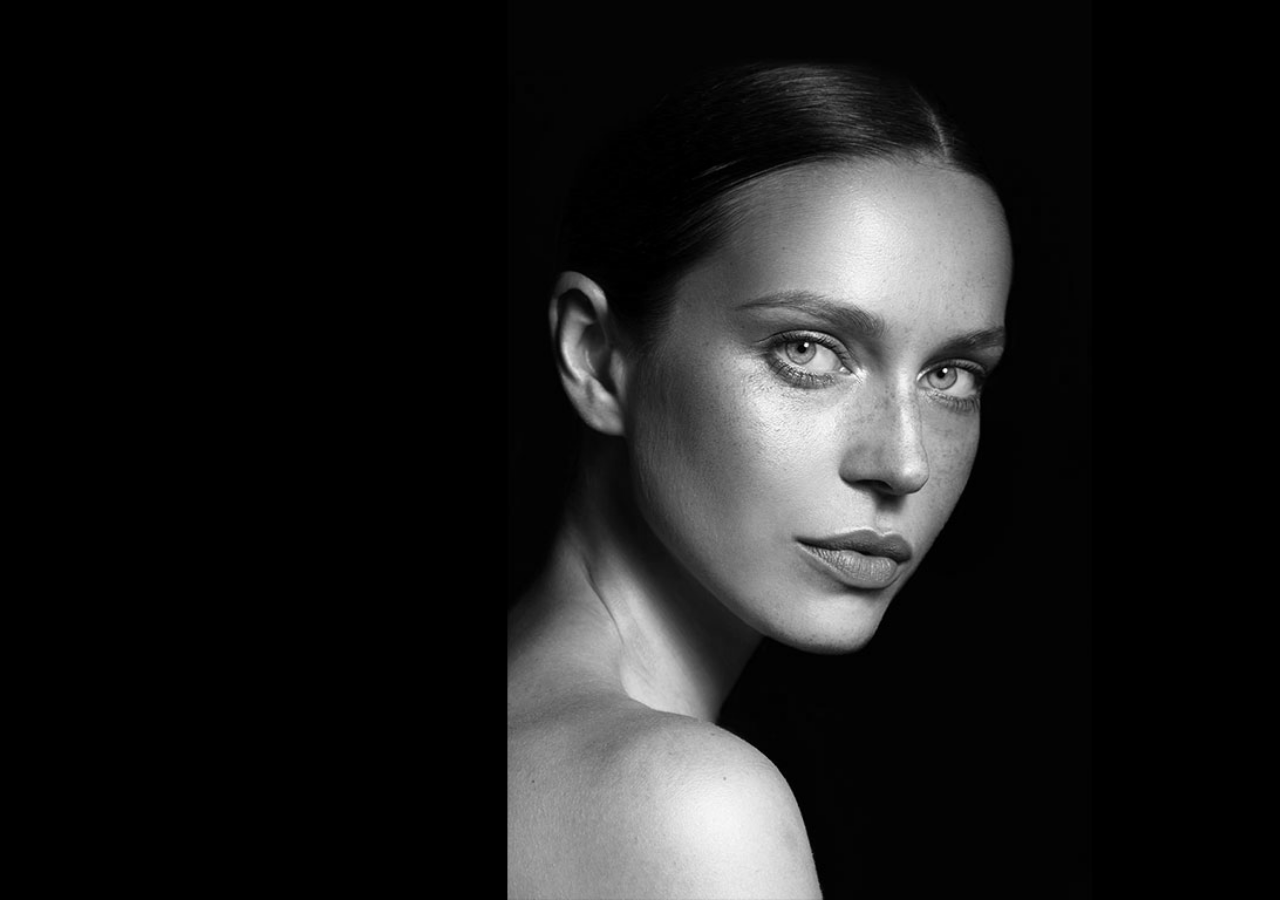
==== index.html @ 3236bc5f "feature/added-grayscale" ====
<!DOCTYPE html>
<html lang="en">
<head>
    <meta charset="UTF-8">
    <meta name="viewport" content="width=device-width, initial-scale=1.0">
    <title>background-torn</title>
    <link rel="stylesheet" href="./css/index.css">
</head>
<body>
    <div class="container">
        
        <div class="section">
            <svg version="1.1" id="Capa_1" xmlns="http://www.w3.org/2000/svg" xmlns:xlink="http://www.w3.org/1999/xlink" x="0px" y="0px"
	 width="184.929px" height="184.929px"  viewBox="0 0 300 300" fill="white"
     >
     
<g>
	<path d="M282.082,76.511l-14.274-14.273c-1.902-1.906-4.093-2.856-6.57-2.856c-2.471,0-4.661,0.95-6.563,2.856L142.466,174.441
		L30.262,62.241c-1.903-1.906-4.093-2.856-6.567-2.856c-2.475,0-4.665,0.95-6.567,2.856L2.856,76.515C0.95,78.417,0,80.607,0,83.082
		c0,2.473,0.953,4.663,2.856,6.565l133.043,133.046c1.902,1.903,4.093,2.854,6.567,2.854s4.661-0.951,6.562-2.854L282.082,89.647
		c1.902-1.903,2.847-4.093,2.847-6.565C284.929,80.607,283.984,78.417,282.082,76.511z"/>
</g>
          <div class="content">
            
              
              </div></div>
         <div class="section" id="torn">
          <div class="content">
            
              
              </div></div>

        
          
</body>
<script src="./js/index.js"></script>
</html>
---- css/index.css ----
* {
    margin: 0;
    padding: 0;
}

.container {
    position: relative;
    width: 100%;
    height: 100vh;
    overflow: auto;
}

.container .section {
    position: relative;
    width: 100%;
    height: 100%;
    background-blend-mode: multiple;
}

.container .section:nth-child(1) {
    background: url('../img/ModelLand.jpg');
    background-size: cover;
    background-attachment: fixed;

    animation: original 1s linear infinite;
    animation-play-state: paused;

    animation-delay: calc(var(--scroll) * -1s);
    animation-iteration-count: 1;
    animation-fill-mode: both;
}

#Capa_1 {
    padding-left: 10px;
    opacity: 0%;
    animation: svg-arrow 2s ease-in-out;
    animation-iteration-count: 2;
}

@keyframes svg-arrow {
    to {
        transform: translateY(300px);
        opacity: 100%;
    }
}

.container .section:nth-child(2) {
    background: url('../img/ModelTornLand.jpg');
    background-size: cover;
    background-attachment: fixed;

    animation: torn 1s linear infinite;
    animation-play-state: paused;

    animation-delay: calc(var(--scroll) * -1s);
    animation-iteration-count: 1;
    animation-fill-mode: both;
}
@keyframes original {
    to {
        transform-origin: 0%;
        filter: grayscale(100%);
    }
}

@keyframes torn {
    to {
        filter: grayscale(100%);
    }
}
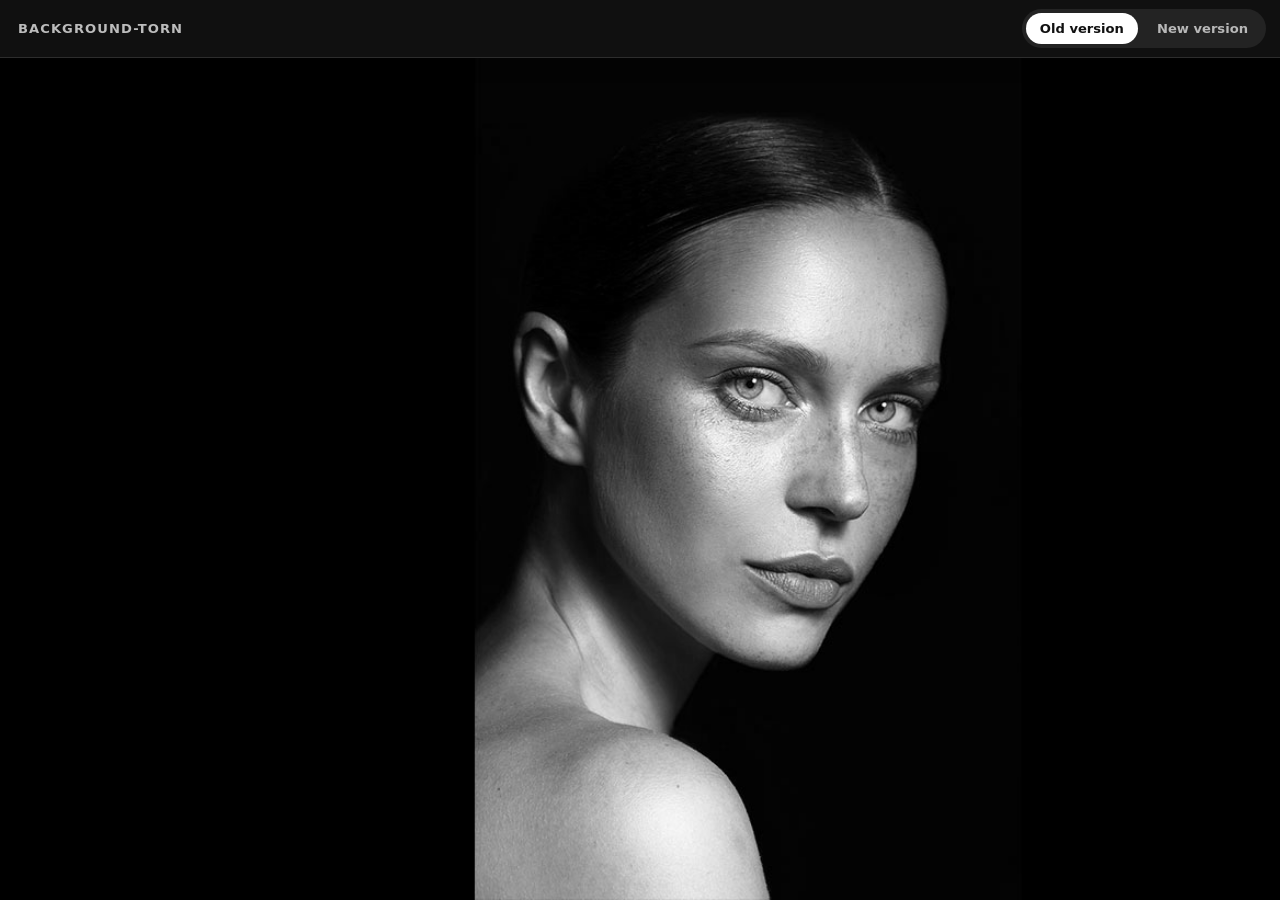
==== commit 721ade22: "Add old and new background versions" ====
--- a/index.html
+++ b/index.html
@@ -1,37 +1,33 @@
-<!DOCTYPE html>
+<!doctype html>
 <html lang="en">
 <head>
-    <meta charset="UTF-8">
-    <meta name="viewport" content="width=device-width, initial-scale=1.0">
-    <title>background-torn</title>
+    <meta charset="utf-8">
+    <meta name="viewport" content="width=device-width, initial-scale=1">
+    <meta name="theme-color" content="#111111">
+    <title>background-torn — old and new</title>
     <link rel="stylesheet" href="./css/index.css">
+    <script src="./js/index.js" defer></script>
 </head>
 <body>
-    <div class="container">
-        
-        <div class="section">
-            <svg version="1.1" id="Capa_1" xmlns="http://www.w3.org/2000/svg" xmlns:xlink="http://www.w3.org/1999/xlink" x="0px" y="0px"
-	 width="184.929px" height="184.929px"  viewBox="0 0 300 300" fill="white"
-     >
-     
-<g>
-	<path d="M282.082,76.511l-14.274-14.273c-1.902-1.906-4.093-2.856-6.57-2.856c-2.471,0-4.661,0.95-6.563,2.856L142.466,174.441
-		L30.262,62.241c-1.903-1.906-4.093-2.856-6.567-2.856c-2.475,0-4.665,0.95-6.567,2.856L2.856,76.515C0.95,78.417,0,80.607,0,83.082
-		c0,2.473,0.953,4.663,2.856,6.565l133.043,133.046c1.902,1.903,4.093,2.854,6.567,2.854s4.661-0.951,6.562-2.854L282.082,89.647
-		c1.902-1.903,2.847-4.093,2.847-6.565C284.929,80.607,283.984,78.417,282.082,76.511z"/>
-</g>
-          <div class="content">
-            
-              
-              </div></div>
-         <div class="section" id="torn">
-          <div class="content">
-            
-              
-              </div></div>
+    <header class="version-switcher" aria-label="Choose a background-torn version">
+        <span class="version-switcher__title">background-torn</span>
+        <div class="version-switcher__controls" role="group" aria-label="Version">
+            <button class="version-button is-active" type="button" data-version="old" aria-pressed="true">
+                Old version
+            </button>
+            <button class="version-button" type="button" data-version="new" aria-pressed="false">
+                New version
+            </button>
+        </div>
+    </header>
 
-        
-          
+    <main class="preview">
+        <iframe
+            class="preview__frame"
+            title="Old background-torn version"
+            src="./versions/old/index.html"
+            data-preview
+        ></iframe>
+    </main>
 </body>
-<script src="./js/index.js"></script>
-</html>+</html>
--- a/css/index.css
+++ b/css/index.css
@@ -1,70 +1,116 @@
-* {
-    margin: 0;
-    padding: 0;
+:root {
+    color-scheme: dark;
+    font-family: Inter, ui-sans-serif, system-ui, -apple-system, BlinkMacSystemFont, "Segoe UI", sans-serif;
+    background: #111;
 }
 
-.container {
-    position: relative;
-    width: 100%;
-    height: 100vh;
-    overflow: auto;
+* {
+    box-sizing: border-box;
 }
 
-.container .section {
-    position: relative;
+html,
+body {
     width: 100%;
     height: 100%;
-    background-blend-mode: multiple;
+    margin: 0;
+    overflow: hidden;
 }
 
-.container .section:nth-child(1) {
-    background: url('../img/ModelLand.jpg');
-    background-size: cover;
-    background-attachment: fixed;
-
-    animation: original 1s linear infinite;
-    animation-play-state: paused;
-
-    animation-delay: calc(var(--scroll) * -1s);
-    animation-iteration-count: 1;
-    animation-fill-mode: both;
+body {
+    display: grid;
+    grid-template-rows: auto 1fr;
+    background: #111;
 }
 
-#Capa_1 {
-    padding-left: 10px;
-    opacity: 0%;
-    animation: svg-arrow 2s ease-in-out;
-    animation-iteration-count: 2;
+.version-switcher {
+    position: relative;
+    z-index: 2;
+    display: flex;
+    align-items: center;
+    justify-content: space-between;
+    gap: 16px;
+    min-height: 58px;
+    padding: 9px 14px 9px 18px;
+    border-bottom: 1px solid rgba(255, 255, 255, 0.12);
+    background: rgba(17, 17, 17, 0.96);
+    box-shadow: 0 4px 20px rgba(0, 0, 0, 0.28);
 }
 
-@keyframes svg-arrow {
-    to {
-        transform: translateY(300px);
-        opacity: 100%;
+.version-switcher__title {
+    color: rgba(255, 255, 255, 0.72);
+    font-size: 0.82rem;
+    font-weight: 650;
+    letter-spacing: 0.08em;
+    text-transform: uppercase;
+}
+
+.version-switcher__controls {
+    display: flex;
+    gap: 5px;
+    padding: 4px;
+    border-radius: 999px;
+    background: rgba(255, 255, 255, 0.08);
+}
+
+.version-button {
+    border: 0;
+    border-radius: 999px;
+    padding: 8px 14px;
+    color: rgba(255, 255, 255, 0.68);
+    background: transparent;
+    font: inherit;
+    font-size: 0.82rem;
+    font-weight: 650;
+    cursor: pointer;
+}
+
+.version-button:hover {
+    color: #fff;
+    background: rgba(255, 255, 255, 0.08);
+}
+
+.version-button:focus-visible {
+    outline: 2px solid #fff;
+    outline-offset: 2px;
+}
+
+.version-button.is-active {
+    color: #111;
+    background: #fff;
+}
+
+.preview,
+.preview__frame {
+    width: 100%;
+    height: 100%;
+    min-height: 0;
+}
+
+.preview__frame {
+    display: block;
+    border: 0;
+    background: #050505;
+}
+
+@media (max-width: 520px) {
+    .version-switcher {
+        padding-left: 10px;
+        padding-right: 10px;
+    }
+
+    .version-switcher__title {
+        position: absolute;
+        width: 1px;
+        height: 1px;
+        overflow: hidden;
+        clip-path: inset(50%);
+    }
+
+    .version-switcher__controls {
+        width: 100%;
+    }
+
+    .version-button {
+        flex: 1;
     }
 }
-
-.container .section:nth-child(2) {
-    background: url('../img/ModelTornLand.jpg');
-    background-size: cover;
-    background-attachment: fixed;
-
-    animation: torn 1s linear infinite;
-    animation-play-state: paused;
-
-    animation-delay: calc(var(--scroll) * -1s);
-    animation-iteration-count: 1;
-    animation-fill-mode: both;
-}
-@keyframes original {
-    to {
-        transform-origin: 0%;
-        filter: grayscale(100%);
-    }
-}
-
-@keyframes torn {
-    to {
-        filter: grayscale(100%);
-    }
-}
